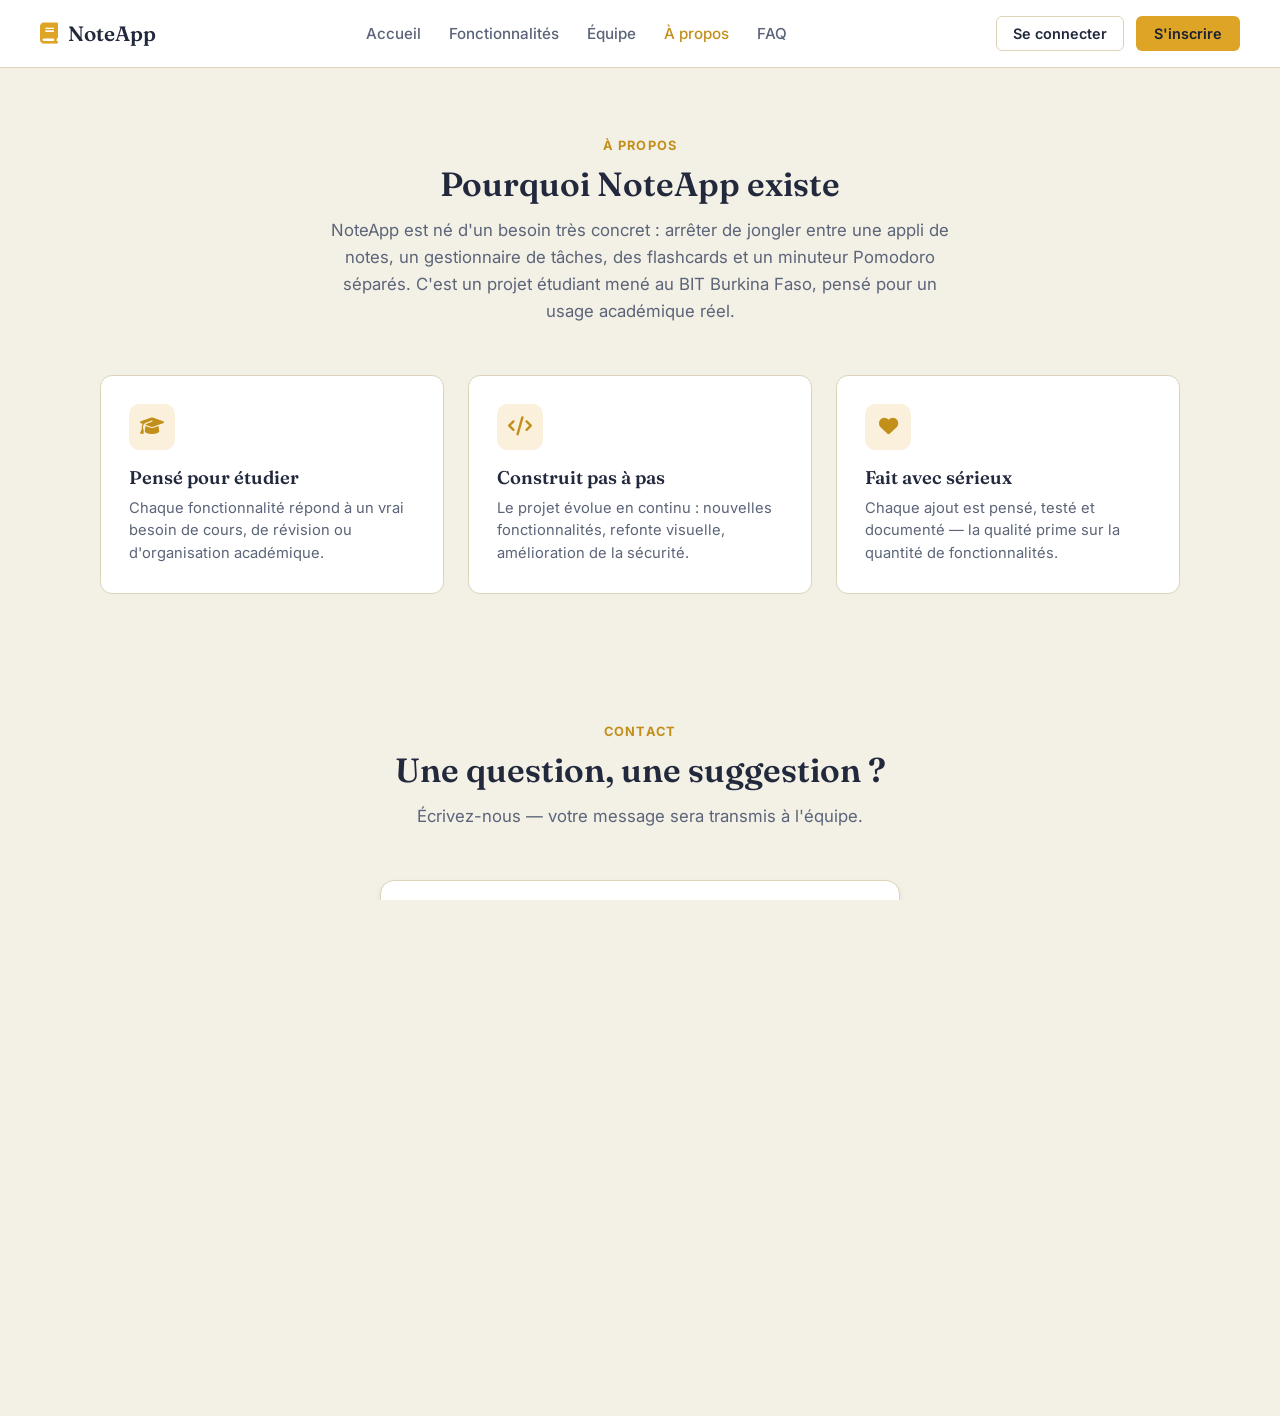
==== a-propos.html @ 7465cbb4 "Version initiale de NoteApp - application de prise de notes" ====
<!DOCTYPE html>
<html lang="fr" data-theme="light">
<head>
    <meta charset="UTF-8">
    <meta name="viewport" content="width=device-width, initial-scale=1.0">
    <meta name="description" content="Découvrez l'équipe et la mission derrière NoteApp, et contactez-nous directement.">
    <title>À propos & Contact — NoteApp</title>
    <link rel="stylesheet" href="css/style.css">
    <link rel="stylesheet" href="css/site.css">
    <link rel="stylesheet" href="https://cdnjs.cloudflare.com/ajax/libs/font-awesome/6.4.0/css/all.min.css">
    <link rel="preconnect" href="https://fonts.googleapis.com">
    <link rel="preconnect" href="https://fonts.gstatic.com" crossorigin>
    <link href="https://fonts.googleapis.com/css2?family=Fraunces:opsz,wght@9..144,500;9..144,600;9..144,700&family=Inter:wght@400;500;600;700&family=JetBrains+Mono:wght@400;500;600&display=swap" rel="stylesheet">
</head>
<body class="site-page">

    <nav class="site-nav">
        <a href="index.html" class="site-nav-brand"><i class="fa-solid fa-book"></i> NoteApp</a>
        <div class="site-nav-links">
            <a href="index.html">Accueil</a>
            <a href="fonctionnalites.html">Fonctionnalités</a>
            <a href="equipe.html">Équipe</a>
            <a href="a-propos.html" class="active">À propos</a>
            <a href="faq.html">FAQ</a>
        </div>
        <div class="site-nav-actions" id="nav-actions"></div>
    </nav>

    <section class="site-section">
        <div class="section-header">
            <div class="section-eyebrow">À propos</div>
            <h2>Pourquoi NoteApp existe</h2>
            <p>
                NoteApp est né d'un besoin très concret : arrêter de jongler entre une appli de notes,
                un gestionnaire de tâches, des flashcards et un minuteur Pomodoro séparés. C'est un projet
                étudiant mené au BIT Burkina Faso, pensé pour un usage académique réel.
            </p>
        </div>

        <div class="feature-grid" style="margin-bottom: 60px;">
            <div class="feature-card">
                <div class="feature-icon"><i class="fa-solid fa-graduation-cap"></i></div>
                <h3>Pensé pour étudier</h3>
                <p>Chaque fonctionnalité répond à un vrai besoin de cours, de révision ou d'organisation académique.</p>
            </div>
            <div class="feature-card">
                <div class="feature-icon"><i class="fa-solid fa-code"></i></div>
                <h3>Construit pas à pas</h3>
                <p>Le projet évolue en continu : nouvelles fonctionnalités, refonte visuelle, amélioration de la sécurité.</p>
            </div>
            <div class="feature-card">
                <div class="feature-icon"><i class="fa-solid fa-heart"></i></div>
                <h3>Fait avec sérieux</h3>
                <p>Chaque ajout est pensé, testé et documenté — la qualité prime sur la quantité de fonctionnalités.</p>
            </div>
        </div>
    </section>

    <section class="site-section" style="padding-top: 0;">
        <div class="section-header">
            <div class="section-eyebrow">Contact</div>
            <h2>Une question, une suggestion ?</h2>
            <p>Écrivez-nous — votre message sera transmis à l'équipe.</p>
        </div>

        <div class="auth-box" style="max-width: 520px; margin: 0 auto;">
            <div class="auth-error" id="contact-error"></div>
            <div class="auth-error" id="contact-success" style="background-color: rgba(76,122,94,0.12); color: var(--success);"></div>

            <form class="auth-form" id="form-contact">
                <div class="auth-field">
                    <label for="contact-name">Nom</label>
                    <input type="text" id="contact-name" required>
                </div>
                <div class="auth-field">
                    <label for="contact-email">Email</label>
                    <input type="email" id="contact-email" required>
                </div>
                <div class="auth-field">
                    <label for="contact-message">Message</label>
                    <textarea id="contact-message" required rows="4" style="padding:10px 12px; border-radius:6px; border:1px solid var(--border-color); background-color:var(--bg-primary); color:var(--text-primary); font-family:var(--font-family); resize:vertical;"></textarea>
                </div>
                <button type="submit" class="primary-btn auth-submit">Envoyer le message</button>
            </form>
        </div>
    </section>

    <footer class="site-footer">
        <span>&copy; <span id="footer-year"></span> NoteApp — Projet étudiant, BIT Burkina Faso</span>
        <div class="site-footer-links">
            <a href="fonctionnalites.html">Fonctionnalités</a>
            <a href="equipe.html">Équipe</a>
            <a href="a-propos.html">À propos</a>
            <a href="faq.html">FAQ</a>
            <a href="connexion.html">Connexion</a>
        </div>
    </footer>

    <script src="js/auth.js"></script>
    <script src="js/nav.js"></script>
    <script>
        document.getElementById('footer-year').textContent = new Date().getFullYear();

        const CONTACT_KEY = 'site_contact_messages';
        const form = document.getElementById('form-contact');
        const errorBox = document.getElementById('contact-error');
        const successBox = document.getElementById('contact-success');

        form.addEventListener('submit', (e) => {
            e.preventDefault();
            errorBox.classList.remove('visible');
            successBox.classList.remove('visible');

            const message = {
                id: crypto.randomUUID(),
                name: document.getElementById('contact-name').value.trim(),
                email: document.getElementById('contact-email').value.trim(),
                message: document.getElementById('contact-message').value.trim(),
                createdAt: new Date().toISOString()
            };

            const messages = JSON.parse(localStorage.getItem(CONTACT_KEY)) || [];
            messages.unshift(message);
            localStorage.setItem(CONTACT_KEY, JSON.stringify(messages));

            successBox.textContent = "Message envoyé ! Nous vous répondrons rapidement.";
            successBox.classList.add('visible');
            form.reset();
        });
    </script>
</body>
</html>
---- css/style.css ----
:root {
    /* --- Thème clair : "Papier & Encre" --- */
    --bg-primary: #f3f0e6;
    --bg-secondary: #ffffff;
    --bg-sidebar: #eae3d0;
    --text-primary: #23293d;
    --text-secondary: #5b6478;
    --border-color: #ded3b8;
    --accent: #dda426;
    --accent-hover: #c38f1b;
    --accent-soft: rgba(221, 164, 38, 0.16);
    --marker: rgba(221, 164, 38, 0.38);
    --danger: #c2483d;
    --success: #4c7a5e;
    --on-accent: #1c2233;
    --shadow: 0 4px 10px -2px rgba(35, 41, 61, 0.12);

    --font-display: 'Fraunces', 'Georgia', serif;
    --font-family: 'Inter', -apple-system, BlinkMacSystemFont, "Segoe UI", Roboto, sans-serif;
    --font-mono: 'JetBrains Mono', 'SF Mono', Consolas, monospace;
}

[data-theme="dark"] {
    /* --- Thème sombre : "Lampe de bureau" --- */
    --bg-primary: #181b22;
    --bg-secondary: #21252e;
    --bg-sidebar: #14161c;
    --text-primary: #ede7d6;
    --text-secondary: #8b8f9c;
    --border-color: #2c303b;
    --accent: #efb255;
    --accent-hover: #f5c271;
    --accent-soft: rgba(239, 178, 85, 0.14);
    --marker: rgba(239, 178, 85, 0.24);
    --danger: #e36657;
    --success: #63a67f;
    --on-accent: #1c2233;
    --shadow: 0 4px 14px -2px rgba(0, 0, 0, 0.5);
}

@media (prefers-reduced-motion: reduce) {
    *, *::before, *::after {
        animation-duration: 0.001ms !important;
        transition-duration: 0.001ms !important;
    }
}

*:focus-visible {
    outline: 2px solid var(--accent);
    outline-offset: 2px;
}

* {
    box-sizing: border-box;
    margin: 0;
    padding: 0;
}

body, html {
    height: 100%;
    font-family: var(--font-family);
    background-color: var(--bg-primary);
    color: var(--text-primary);
    overflow: hidden;
}

.app-container {
    display: flex;
    height: 100vh;
    width: 100vw;
}

.app-container.zen-mode #sidebar-left,
.app-container.zen-mode .topbar,
.app-container.zen-mode .notes-sidebar {
    display: none !important;
}

/* SIDEBAR */
.sidebar {
    width: 250px;
    background-color: var(--bg-sidebar);
    border-right: 1px solid var(--border-color);
    display: flex;
    flex-direction: column;
    padding: 15px;
    gap: 20px;
    overflow-y: auto;
}

.sidebar-header {
    display: flex;
    justify-content: space-between;
    align-items: center;
}

.sidebar-header h2 {
    font-size: 1.2rem;
    font-family: var(--font-display);
    font-weight: 600;
    letter-spacing: 0.01em;
    color: var(--accent);
}

.tasks-container h2,
.flashcards-container h2,
.pomodoro-container h2,
.stats-container h2,
.trash-container h2 {
    font-family: var(--font-display);
    font-weight: 600;
    font-size: 1.6rem;
    letter-spacing: 0.01em;
}

.sidebar-nav {
    display: flex;
    flex-direction: column;
    gap: 5px;
}

.menu-btn {
    position: relative;
    display: flex;
    align-items: center;
    gap: 10px;
    padding: 10px 10px 10px 14px;
    border: none;
    background: transparent;
    color: var(--text-primary);
    border-radius: 6px;
    cursor: pointer;
    font-size: 0.95rem;
    transition: background-color 0.2s ease, color 0.2s ease;
}

.menu-btn::before {
    content: '';
    position: absolute;
    left: -4px;
    top: 50%;
    width: 4px;
    height: 62%;
    background-color: var(--accent);
    border-radius: 0 3px 3px 0;
    transform: translateY(-50%) scaleY(0);
    transition: transform 0.22s ease;
}

.menu-btn:hover, .menu-btn.active {
    background-color: var(--accent-soft);
    color: var(--accent-hover);
}

.menu-btn.active::before {
    transform: translateY(-50%) scaleY(1);
}

.folders-section {
    flex: 1;
}

.section-title {
    display: flex;
    justify-content: space-between;
    align-items: center;
    font-size: 0.85rem;
    text-transform: uppercase;
    color: var(--text-secondary);
    margin-bottom: 10px;
}

.folders-list {
    list-style: none;
    display: flex;
    flex-direction: column;
    gap: 4px;
}

.folders-list li {
    position: relative;
    padding: 8px 10px 8px 14px;
    border-radius: 4px;
    cursor: pointer;
    font-size: 0.9rem;
    display: flex;
    align-items: center;
    gap: 8px;
    transition: background-color 0.2s ease;
}

.folders-list li::before {
    content: '';
    position: absolute;
    left: -4px;
    top: 50%;
    width: 4px;
    height: 55%;
    background-color: var(--accent);
    border-radius: 0 3px 3px 0;
    transform: translateY(-50%) scaleY(0);
    transition: transform 0.22s ease;
}

.folders-list li:hover {
    background-color: var(--border-color);
}

.folders-list li.active {
    background-color: var(--accent-soft);
    color: var(--accent-hover);
    font-weight: 600;
}

.folders-list li.active::before {
    transform: translateY(-50%) scaleY(1);
}

.btn-delete-folder {
    background: transparent;
    border: none;
    color: var(--text-secondary);
    cursor: pointer;
    font-size: 0.75rem;
    padding: 2px 4px;
    opacity: 0;
    transition: opacity 0.15s ease, color 0.15s ease;
    flex-shrink: 0;
}

.folders-list li:hover .btn-delete-folder {
    opacity: 1;
}

.btn-delete-folder:hover {
    color: var(--danger);
}

/* WIDGET AUDIO */
.audio-widget {
    background-color: var(--bg-secondary);
    padding: 12px;
    border-radius: 8px;
    border: 1px solid var(--border-color);
    display: flex;
    flex-direction: column;
    gap: 10px;
}

.audio-header {
    font-size: 0.85rem;
    font-weight: bold;
}

.btn-import-audio-label {
    background-color: var(--bg-primary);
    border: 1px dashed var(--accent);
    color: var(--accent);
    padding: 8px;
    border-radius: 6px;
    text-align: center;
    cursor: pointer;
    font-size: 0.8rem;
    font-weight: 500;
    display: flex;
    align-items: center;
    justify-content: center;
    gap: 6px;
    transition: background-color 0.2s;
}

.btn-import-audio-label:hover {
    background-color: var(--accent-soft);
}

.audio-controls {
    display: flex;
    align-items: center;
    gap: 10px;
}

.audio-filename {
    font-size: 0.75rem;
    color: var(--text-secondary);
    white-space: nowrap;
    overflow: hidden;
    text-overflow: ellipsis;
    max-width: 140px;
}

/* MAIN CONTENT */
.main-content {
    flex: 1;
    display: flex;
    flex-direction: column;
    overflow: hidden;
}

.topbar {
    height: 60px;
    border-bottom: 1px solid var(--border-color);
    display: flex;
    align-items: center;
    justify-content: space-between;
    padding: 0 20px;
    background-color: var(--bg-secondary);
}

.search-bar {
    display: flex;
    align-items: center;
    gap: 10px;
    background-color: var(--bg-primary);
    padding: 8px 15px;
    border-radius: 20px;
    border: 1px solid var(--border-color);
    width: 300px;
}

.search-bar input {
    border: none;
    background: transparent;
    color: var(--text-primary);
    outline: none;
    width: 100%;
}

.topbar-actions {
    display: flex;
    gap: 10px;
}

.main-view {
    flex: 1;
    display: flex;
    overflow: hidden;
}

.main-view.hidden {
    display: none !important;
}

/* EDITOR */
.notes-sidebar {
    width: 250px;
    border-right: 1px solid var(--border-color);
    background-color: var(--bg-secondary);
    display: flex;
    flex-direction: column;
    padding: 15px;
    gap: 15px;
}

.notes-list {
    list-style: none;
    overflow-y: auto;
    display: flex;
    flex-direction: column;
    gap: 5px;
}

.notes-list li {
    position: relative;
    padding: 10px 10px 10px 14px;
    border-radius: 6px;
    cursor: pointer;
    font-size: 0.9rem;
    white-space: nowrap;
    overflow: hidden;
    text-overflow: ellipsis;
    transition: background-color 0.2s ease;
}

.notes-list li::before {
    content: '';
    position: absolute;
    left: -4px;
    top: 50%;
    width: 4px;
    height: 60%;
    background-color: var(--accent);
    border-radius: 0 3px 3px 0;
    transform: translateY(-50%) scaleY(0);
    transition: transform 0.22s ease;
}

.notes-list li:hover {
    background-color: var(--bg-primary);
}

.notes-list li.active {
    background-color: var(--accent-soft);
    color: var(--accent-hover);
    font-weight: 600;
}

.notes-list li.active::before {
    transform: translateY(-50%) scaleY(1);
}

.editor-container {
    flex: 1;
    display: flex;
    flex-direction: column;
    padding: 20px;
    background-color: var(--bg-secondary);
    overflow: hidden;
}

.editor-header {
    display: flex;
    flex-direction: column;
    gap: 10px;
    margin-bottom: 15px;
}

.title-input {
    font-size: 1.6rem;
    font-family: var(--font-display);
    font-weight: 600;
    border: none;
    outline: none;
    background: transparent;
    color: var(--text-primary);
}

.note-metadata {
    display: flex;
    gap: 10px;
}

.note-metadata select, .note-metadata input {
    padding: 6px 10px;
    border-radius: 4px;
    border: 1px solid var(--border-color);
    background-color: var(--bg-primary);
    color: var(--text-primary);
}

.editor-toolbar-row {
    display: flex;
    justify-content: space-between;
    align-items: center;
    padding-top: 10px;
    border-top: 1px solid var(--border-color);
    flex-wrap: wrap;
    gap: 10px;
}

.markdown-toolbar {
    display: flex;
    align-items: center;
    gap: 6px;
    flex-wrap: wrap;
}

.markdown-toolbar button {
    background: transparent;
    border: 1px solid var(--border-color);
    color: var(--text-primary);
    padding: 6px 10px;
    border-radius: 4px;
    cursor: pointer;
    font-size: 0.9rem;
    display: inline-flex;
    align-items: center;
    justify-content: center;
    min-width: 32px;
    height: 32px;
}

.markdown-toolbar button:hover {
    background-color: var(--border-color);
    color: var(--accent);
}

.color-picker-wrapper {
    display: flex;
    align-items: center;
    gap: 5px;
    border: 1px solid var(--border-color);
    padding: 2px 6px;
    border-radius: 4px;
    background-color: var(--bg-primary);
    height: 32px;
}

.color-picker-wrapper input[type="color"] {
    -webkit-appearance: none;
    border: none;
    width: 22px;
    height: 22px;
    border-radius: 50%;
    cursor: pointer;
    background: none;
}

.toolbar-separator {
    color: var(--border-color);
    margin: 0 4px;
}

.btn-import-label {
    background: transparent;
    border: 1px solid var(--border-color);
    color: var(--text-primary);
    padding: 6px 10px;
    border-radius: 4px;
    cursor: pointer;
    font-size: 0.85rem;
    display: inline-flex;
    align-items: center;
    gap: 6px;
    height: 32px;
}

.btn-import-label:hover {
    background-color: var(--border-color);
    color: var(--accent);
}

.tab-controls {
    display: flex;
    gap: 5px;
    background-color: var(--bg-primary);
    padding: 3px;
    border-radius: 6px;
    border: 1px solid var(--border-color);
}

.tab-btn {
    border: none;
    background: transparent;
    padding: 5px 10px;
    font-size: 0.8rem;
    color: var(--text-secondary);
    cursor: pointer;
    border-radius: 4px;
}

.tab-btn.active {
    background-color: var(--bg-secondary);
    color: var(--accent-hover);
    font-weight: 600;
    box-shadow: var(--shadow);
}

/* MEDIA PANELS */
.editor-body {
    display: flex;
    gap: 15px;
    flex: 1;
    height: calc(100% - 130px);
    margin-top: 15px;
}

#markdown-input {
    width: 100%;
    height: 100%;
    border: 1px solid var(--border-color);
    border-radius: 6px;
    padding: 15px;
    font-family: var(--font-mono);
    font-size: 0.95rem;
    line-height: 1.5;
    background-color: var(--bg-primary);
    color: var(--text-primary);
    resize: none;
    outline: none;
}

.right-panel-container {
    width: 100%;
    height: 100%;
    display: flex;
    flex-direction: column;
    position: relative;
    overflow: hidden;
}

.markdown-body {
    width: 100%;
    height: 100%;
    border: 1px solid var(--border-color);
    border-radius: 6px;
    padding: 15px;
    overflow-y: auto;
    background-color: var(--bg-primary);
    line-height: 1.6;
}

.markdown-body.hidden {
    display: none !important;
}

.media-box {
    width: 100%;
    height: 100%;
    border: 1px solid var(--border-color);
    border-radius: 6px;
    background-color: #000;
    display: flex;
    flex-direction: column;
    overflow: hidden;
}

.media-box.hidden {
    display: none !important;
}

.media-box embed, 
.media-box video {
    width: 100%;
    height: calc(100% - 35px);
    object-fit: contain;
    border: none;
}

.media-header-bar {
    width: 100%;
    background: var(--bg-sidebar);
    padding: 6px 12px;
    display: flex;
    justify-content: space-between;
    align-items: center;
    border-bottom: 1px solid var(--border-color);
    font-size: 0.85rem;
    color: var(--text-primary);
}

.media-header-bar button {
    background: transparent;
    border: none;
    color: var(--danger);
    cursor: pointer;
}

/* MODES SPLIT */
.editor-body.split-mode #markdown-input,
.editor-body.split-mode .right-panel-container {
    display: block;
    width: 50%;
}

.editor-body.edit-only #markdown-input {
    display: block;
    width: 100%;
}

.editor-body.edit-only .right-panel-container {
    display: none;
}

.editor-body.preview-only #markdown-input {
    display: none;
}

.editor-body.preview-only .right-panel-container {
    display: block;
    width: 100%;
}

/* POMODORO DESIGN */
.pomodoro-container {
    display: flex;
    flex-direction: column;
    align-items: center;
    justify-content: center;
    width: 100%;
    height: 100%;
    gap: 20px;
}

.pomo-settings {
    display: flex;
    align-items: center;
    gap: 10px;
    font-size: 1rem;
}

.pomo-settings input {
    width: 80px;
    padding: 8px;
    border-radius: 6px;
    border: 1px solid var(--border-color);
    background-color: var(--bg-primary);
    color: var(--text-primary);
    text-align: center;
    font-size: 1rem;
}

.timer-display {
    font-size: 4rem;
    font-weight: bold;
    font-family: var(--font-mono);
    color: var(--accent);
}

.pomo-controls {
    display: flex;
    gap: 12px;
}

/* UTILS */
.primary-btn {
    background-color: var(--accent);
    color: var(--on-accent);
    border: none;
    padding: 8px 15px;
    border-radius: 6px;
    cursor: pointer;
    font-weight: 600;
    transition: background-color 0.15s ease, transform 0.1s ease;
}

.primary-btn:hover { background-color: var(--accent-hover); }
.primary-btn:active { transform: scale(0.97); }

.small-btn {
    background-color: var(--bg-primary);
    border: 1px solid var(--border-color);
    color: var(--text-primary);
    padding: 5px 10px;
    border-radius: 4px;
    cursor: pointer;
}

.icon-btn {
    background: transparent;
    border: none;
    color: var(--text-primary);
    font-size: 1.1rem;
    cursor: pointer;
}

.empty-state {
    color: var(--text-secondary);
    font-size: 0.9rem;
    padding: 20px 0;
    text-align: center;
}

/* ===== VUE TÂCHES ===== */
.tasks-container {
    flex: 1;
    width: 100%;
    max-width: 700px;
    margin: 0 auto;
    padding: 30px;
    display: flex;
    flex-direction: column;
    gap: 20px;
    overflow-y: auto;
}

.add-task-row {
    display: flex;
    gap: 10px;
}

.add-task-row input {
    flex: 1;
    padding: 10px 14px;
    border-radius: 6px;
    border: 1px solid var(--border-color);
    background-color: var(--bg-primary);
    color: var(--text-primary);
    outline: none;
}

#tasks-list {
    list-style: none;
    display: flex;
    flex-direction: column;
    gap: 8px;
}

.task-item {
    display: flex;
    align-items: center;
    gap: 12px;
    padding: 12px 14px;
    background-color: var(--bg-secondary);
    border: 1px solid var(--border-color);
    border-radius: 6px;
}

.task-item input[type="checkbox"] {
    width: 18px;
    height: 18px;
    accent-color: var(--accent);
    cursor: pointer;
    flex-shrink: 0;
}

.task-text {
    flex: 1;
    word-break: break-word;
}

.task-item.done .task-text {
    text-decoration: line-through;
    color: var(--text-secondary);
}

.btn-delete-task, .btn-delete-fc {
    background: transparent;
    border: none;
    color: var(--danger);
    cursor: pointer;
    font-size: 0.95rem;
    padding: 4px 6px;
    flex-shrink: 0;
}

/* ===== VUE FLASHCARDS ===== */
.flashcards-container {
    flex: 1;
    width: 100%;
    padding: 30px;
    display: flex;
    flex-direction: column;
    gap: 20px;
    overflow-y: auto;
}

.add-fc-form {
    display: flex;
    gap: 10px;
    flex-wrap: wrap;
}

.add-fc-form input {
    flex: 1;
    min-width: 200px;
    padding: 10px 14px;
    border-radius: 6px;
    border: 1px solid var(--border-color);
    background-color: var(--bg-primary);
    color: var(--text-primary);
    outline: none;
}

.flashcards-grid {
    display: grid;
    grid-template-columns: repeat(auto-fill, minmax(220px, 1fr));
    gap: 20px;
}

.flashcard {
    position: relative;
    height: 150px;
    perspective: 1000px;
    cursor: pointer;
}

.flashcard-inner {
    position: relative;
    width: 100%;
    height: 100%;
    transition: transform 0.5s;
    transform-style: preserve-3d;
}

.flashcard.flipped .flashcard-inner {
    transform: rotateY(180deg);
}

.flashcard-face {
    position: absolute;
    width: 100%;
    height: 100%;
    backface-visibility: hidden;
    border-radius: 8px;
    border: 1px solid var(--border-color);
    display: flex;
    align-items: center;
    justify-content: center;
    text-align: center;
    padding: 15px;
    font-size: 0.95rem;
    word-break: break-word;
}

.flashcard-front::after {
    content: '';
    position: absolute;
    bottom: 0;
    right: 0;
    width: 0;
    height: 0;
    border-style: solid;
    border-width: 0 0 18px 18px;
    border-color: transparent transparent var(--bg-primary) transparent;
    border-top-color: transparent;
    filter: drop-shadow(-1px -1px 1px rgba(0, 0, 0, 0.1));
}

.flashcard-front {
    background-color: var(--bg-secondary);
    color: var(--text-primary);
}

.flashcard-back {
    background-color: var(--accent);
    color: var(--on-accent);
    transform: rotateY(180deg);
}

.btn-delete-fc {
    position: absolute;
    top: 6px;
    right: 6px;
    z-index: 2;
    background-color: rgba(0, 0, 0, 0.35);
    color: white;
    border-radius: 4px;
}

/* ===== VUE STATISTIQUES ===== */
.stats-container {
    flex: 1;
    width: 100%;
    max-width: 700px;
    margin: 0 auto;
    padding: 30px;
    display: flex;
    flex-direction: column;
    gap: 20px;
    overflow-y: auto;
}

.stats-grid {
    display: grid;
    grid-template-columns: repeat(auto-fit, minmax(150px, 1fr));
    gap: 15px;
}

.stat-card {
    background-color: var(--bg-secondary);
    border: 1px solid var(--border-color);
    border-radius: 8px;
    padding: 18px;
    display: flex;
    flex-direction: column;
    gap: 8px;
    font-size: 0.9rem;
    color: var(--text-secondary);
}

.stat-card span {
    font-size: 2rem;
    font-weight: bold;
    color: var(--accent);
}

.divider {
    border: none;
    border-top: 1px solid var(--border-color);
}

.backup-actions {
    display: flex;
    gap: 10px;
    flex-wrap: wrap;
}

/* ===== TITRE + HISTORIQUE ===== */
.title-row {
    display: flex;
    align-items: center;
    gap: 8px;
}

.title-row .title-input {
    flex: 1;
}

.history-panel {
    position: absolute;
    top: 60px;
    right: 20px;
    width: 320px;
    max-height: 400px;
    background-color: var(--bg-secondary);
    border: 1px solid var(--border-color);
    border-radius: 8px;
    box-shadow: var(--shadow);
    z-index: 50;
    display: flex;
    flex-direction: column;
    overflow: hidden;
}

.history-panel.hidden { display: none !important; }

.history-panel-header {
    display: flex;
    justify-content: space-between;
    align-items: center;
    padding: 10px 14px;
    border-bottom: 1px solid var(--border-color);
    font-weight: bold;
    font-size: 0.9rem;
}

#history-list {
    list-style: none;
    overflow-y: auto;
    padding: 8px;
    display: flex;
    flex-direction: column;
    gap: 6px;
}

.history-item {
    display: flex;
    justify-content: space-between;
    align-items: center;
    gap: 8px;
    padding: 8px 10px;
    border-radius: 6px;
    background-color: var(--bg-primary);
    font-size: 0.8rem;
}

.history-item button {
    background: var(--accent);
    color: var(--on-accent);
    border: none;
    border-radius: 4px;
    padding: 4px 8px;
    cursor: pointer;
    font-size: 0.75rem;
    flex-shrink: 0;
}

/* ===== LIENS INTERNES ===== */
.internal-link {
    color: var(--accent);
    font-weight: 600;
    text-decoration: none;
    border-bottom: 1px dashed var(--accent);
}

.internal-link:hover {
    background-color: var(--accent-soft);
}

/* ===== CODE / MARKDOWN ===== */
.markdown-body pre {
    border-radius: 6px;
    padding: 12px;
    overflow-x: auto;
    margin: 8px 0;
}

.markdown-body code {
    font-family: var(--font-mono);
}

.markdown-body p code {
    background-color: var(--border-color);
    padding: 2px 5px;
    border-radius: 4px;
}

/* ===== TÂCHES : PRIORITÉ / ÉCHÉANCE / SOUS-TÂCHES ===== */
.add-task-row select,
.add-task-row input[type="date"] {
    padding: 10px;
    border-radius: 6px;
    border: 1px solid var(--border-color);
    background-color: var(--bg-primary);
    color: var(--text-primary);
}

.task-item {
    flex-direction: column;
    align-items: stretch;
    gap: 0;
    padding: 0;
    overflow: hidden;
}

.task-main-row {
    display: flex;
    align-items: center;
    gap: 12px;
    padding: 12px 14px;
}

.priority-badge {
    font-size: 0.7rem;
    padding: 3px 8px;
    border-radius: 20px;
    font-weight: bold;
    flex-shrink: 0;
    white-space: nowrap;
}

.priority-basse { background-color: rgba(76, 122, 94, 0.15); color: var(--success); }
.priority-moyenne { background-color: var(--accent-soft); color: var(--accent-hover); }
.priority-haute { background-color: rgba(194, 72, 61, 0.15); color: var(--danger); }

.due-badge {
    font-size: 0.75rem;
    color: var(--text-secondary);
    white-space: nowrap;
    flex-shrink: 0;
}

.due-badge.overdue {
    color: var(--danger);
    font-weight: bold;
}

.btn-expand-subtasks {
    background: transparent;
    border: none;
    color: var(--text-secondary);
    cursor: pointer;
    flex-shrink: 0;
}

.subtasks-panel {
    padding: 0 14px 12px 44px;
    display: flex;
    flex-direction: column;
    gap: 6px;
    border-top: 1px solid var(--border-color);
}

.subtasks-panel.hidden { display: none !important; }

.subtask-item {
    display: flex;
    align-items: center;
    gap: 8px;
    font-size: 0.85rem;
}

.subtask-item input[type="checkbox"] {
    accent-color: var(--accent);
    cursor: pointer;
}

.subtask-item .subtask-text {
    flex: 1;
}

.subtask-item.done .subtask-text {
    text-decoration: line-through;
    color: var(--text-secondary);
}

.subtask-item button {
    background: transparent;
    border: none;
    color: var(--danger);
    cursor: pointer;
    font-size: 0.8rem;
}

.add-subtask-row {
    display: flex;
    gap: 6px;
    margin-top: 4px;
}

.add-subtask-row input {
    flex: 1;
    padding: 6px 10px;
    border-radius: 4px;
    border: 1px solid var(--border-color);
    background-color: var(--bg-secondary);
    color: var(--text-primary);
    font-size: 0.85rem;
}

.add-subtask-row button {
    background-color: var(--accent);
    color: var(--on-accent);
    border: none;
    border-radius: 4px;
    padding: 6px 10px;
    cursor: pointer;
    font-size: 0.8rem;
}

/* ===== RÉVISION ESPACÉE (FLASHCARDS) ===== */
.fc-actions {
    display: flex;
}

.fc-state-badge {
    position: absolute;
    bottom: 6px;
    left: 6px;
    font-size: 0.65rem;
    padding: 2px 8px;
    border-radius: 20px;
    background-color: rgba(0, 0, 0, 0.35);
    color: white;
    z-index: 2;
}

.review-overlay {
    position: fixed;
    inset: 0;
    background-color: rgba(0, 0, 0, 0.6);
    display: flex;
    align-items: center;
    justify-content: center;
    z-index: 200;
}

.review-overlay.hidden { display: none !important; }

.review-box {
    background-color: var(--bg-secondary);
    border-radius: 12px;
    padding: 30px;
    width: 90%;
    max-width: 500px;
    display: flex;
    flex-direction: column;
    align-items: center;
    gap: 20px;
    position: relative;
}

.review-box #btn-close-review {
    position: absolute;
    top: 10px;
    right: 10px;
}

.review-progress {
    font-size: 0.85rem;
    color: var(--text-secondary);
}

.review-card {
    width: 100%;
    min-height: 180px;
    border: 1px solid var(--border-color);
    border-radius: 10px;
    display: flex;
    align-items: center;
    justify-content: center;
    text-align: center;
    padding: 20px;
    font-size: 1.1rem;
    background-color: var(--bg-primary);
}

.review-actions {
    display: flex;
    gap: 10px;
    flex-wrap: wrap;
    justify-content: center;
}

.review-actions.hidden { display: none !important; }

.rate-btn {
    border: none;
    color: white;
    padding: 10px 16px;
    border-radius: 6px;
    cursor: pointer;
    font-weight: bold;
    font-size: 0.85rem;
}

.rate-again { background-color: #a8382e; }
.rate-hard { background-color: #a8611f; }
.rate-good { background-color: #3b6350; }
.rate-easy { background-color: #33566d; }

/* ===== CORBEILLE ===== */
.trash-container {
    flex: 1;
    width: 100%;
    max-width: 700px;
    margin: 0 auto;
    padding: 30px;
    display: flex;
    flex-direction: column;
    gap: 15px;
    overflow-y: auto;
}

.trash-header-row {
    display: flex;
    justify-content: space-between;
    align-items: center;
}

.trash-info {
    font-size: 0.85rem;
    color: var(--text-secondary);
}

#trash-list {
    list-style: none;
    display: flex;
    flex-direction: column;
    gap: 8px;
}

.trash-item {
    display: flex;
    justify-content: space-between;
    align-items: center;
    gap: 10px;
    padding: 12px 14px;
    background-color: var(--bg-secondary);
    border: 1px solid var(--border-color);
    border-radius: 6px;
}

.trash-item-info {
    display: flex;
    flex-direction: column;
    gap: 2px;
    overflow: hidden;
}

.trash-item-title {
    font-weight: bold;
    white-space: nowrap;
    overflow: hidden;
    text-overflow: ellipsis;
}

.trash-item-date {
    font-size: 0.75rem;
    color: var(--text-secondary);
}

.trash-item-actions {
    display: flex;
    gap: 6px;
    flex-shrink: 0;
}

.trash-item-actions button {
    border: none;
    border-radius: 4px;
    padding: 6px 10px;
    cursor: pointer;
    font-size: 0.8rem;
}

.btn-restore { background-color: var(--accent); color: var(--on-accent); }
.btn-purge { background-color: #a8382e; color: white; }

/* ===== GRAPHIQUES STATISTIQUES ===== */
.charts-grid {
    display: grid;
    grid-template-columns: repeat(auto-fit, minmax(220px, 1fr));
    gap: 20px;
}

.chart-box {
    background-color: var(--bg-secondary);
    border: 1px solid var(--border-color);
    border-radius: 8px;
    padding: 15px;
    height: 220px;
}

.mobile-only { display: none; }

@media (max-width: 768px) {
    .mobile-only { display: block; }
    .sidebar {
        position: absolute;
        left: -250px;
        top: 0;
        bottom: 0;
        z-index: 100;
        transition: left 0.3s;
    }
    .sidebar.mobile-open { left: 0; }
    .editor-body.split-mode { flex-direction: column; }
    .editor-body.split-mode #markdown-input,
    .editor-body.split-mode .right-panel-container { width: 100%; height: 50%; }
}

/* ===== SCROLLBARS DISCRÈTES ===== */
* {
    scrollbar-width: thin;
    scrollbar-color: var(--border-color) transparent;
}

*::-webkit-scrollbar {
    width: 8px;
    height: 8px;
}

*::-webkit-scrollbar-track {
    background: transparent;
}

*::-webkit-scrollbar-thumb {
    background-color: var(--border-color);
    border-radius: 20px;
}

*::-webkit-scrollbar-thumb:hover {
    background-color: var(--text-secondary);
}
---- css/site.css ----
/* ==========================================
   STYLES DES PAGES "SITE" (accueil, fonctionnalités, équipe,
   connexion, admin) — vient compléter style.css et réutilise
   les mêmes variables (palette "Papier & Encre").
   ========================================== */

body.site-page {
    overflow-y: auto;
    overflow-x: hidden;
}

/* ===== NAVIGATION ===== */
.site-nav {
    position: sticky;
    top: 0;
    z-index: 100;
    display: flex;
    align-items: center;
    justify-content: space-between;
    padding: 16px 40px;
    background-color: var(--bg-secondary);
    border-bottom: 1px solid var(--border-color);
}

.site-nav-brand {
    display: flex;
    align-items: center;
    gap: 10px;
    font-family: var(--font-display);
    font-weight: 600;
    font-size: 1.3rem;
    color: var(--text-primary);
    text-decoration: none;
}

.site-nav-brand i { color: var(--accent); }

.site-nav-links {
    display: flex;
    align-items: center;
    gap: 28px;
}

.site-nav-links a {
    color: var(--text-secondary);
    text-decoration: none;
    font-size: 0.95rem;
    font-weight: 500;
    transition: color 0.15s ease;
}

.site-nav-links a:hover,
.site-nav-links a.active {
    color: var(--accent-hover);
}

.site-nav-actions {
    display: flex;
    align-items: center;
    gap: 12px;
}

.btn-outline {
    background: transparent;
    border: 1px solid var(--border-color);
    color: var(--text-primary);
    padding: 8px 16px;
    border-radius: 6px;
    cursor: pointer;
    font-weight: 600;
    font-size: 0.9rem;
    text-decoration: none;
    display: inline-block;
    transition: border-color 0.15s ease, color 0.15s ease;
}

.btn-outline:hover {
    border-color: var(--accent);
    color: var(--accent-hover);
}

.btn-solid {
    background-color: var(--accent);
    color: var(--on-accent);
    border: none;
    padding: 9px 18px;
    border-radius: 6px;
    cursor: pointer;
    font-weight: 600;
    font-size: 0.9rem;
    text-decoration: none;
    display: inline-block;
    transition: background-color 0.15s ease, transform 0.1s ease;
}

.btn-solid:hover { background-color: var(--accent-hover); }
.btn-solid:active { transform: scale(0.97); }

.user-menu {
    display: flex;
    align-items: center;
    gap: 10px;
}

.user-avatar {
    width: 34px;
    height: 34px;
    border-radius: 50%;
    background-color: var(--accent);
    color: var(--on-accent);
    display: flex;
    align-items: center;
    justify-content: center;
    font-weight: 700;
    font-size: 0.85rem;
    flex-shrink: 0;
}

/* ===== MENU UTILISATEUR DÉROULANT (app.html) ===== */
.user-dropdown {
    position: relative;
}

.user-dropdown-trigger {
    background: transparent;
    border: none;
    cursor: pointer;
    padding: 0;
}

.user-dropdown-panel {
    position: absolute;
    top: 44px;
    right: 0;
    width: 220px;
    background-color: var(--bg-secondary);
    border: 1px solid var(--border-color);
    border-radius: 10px;
    box-shadow: var(--shadow);
    padding: 10px;
    z-index: 60;
}

.user-dropdown-panel.hidden { display: none; }

.user-dropdown-identity {
    padding: 8px 10px 12px 10px;
    border-bottom: 1px solid var(--border-color);
    margin-bottom: 8px;
}

.user-dropdown-identity .name {
    font-weight: 600;
    font-size: 0.9rem;
    color: var(--text-primary);
}

.user-dropdown-identity .email {
    font-size: 0.78rem;
    color: var(--text-secondary);
}

.user-dropdown-panel a,
.user-dropdown-panel button {
    display: flex;
    align-items: center;
    gap: 10px;
    width: 100%;
    text-align: left;
    padding: 8px 10px;
    border-radius: 6px;
    border: none;
    background: transparent;
    color: var(--text-primary);
    font-size: 0.85rem;
    cursor: pointer;
    text-decoration: none;
}

.user-dropdown-panel a:hover,
.user-dropdown-panel button:hover {
    background-color: var(--accent-soft);
    color: var(--accent-hover);
}

.user-dropdown-panel .logout-item {
    color: var(--danger);
}

.user-dropdown-panel .logout-item:hover {
    background-color: rgba(194, 72, 61, 0.12);
    color: var(--danger);
}

/* ===== HERO ===== */
.hero {
    display: flex;
    align-items: center;
    gap: 60px;
    padding: 90px 60px;
    max-width: 1200px;
    margin: 0 auto;
}

.hero-content { flex: 1; }

.hero-eyebrow {
    display: inline-flex;
    align-items: center;
    gap: 8px;
    background-color: var(--accent-soft);
    color: var(--accent-hover);
    padding: 6px 14px;
    border-radius: 20px;
    font-size: 0.8rem;
    font-weight: 600;
    margin-bottom: 20px;
}

.hero h1 {
    font-family: var(--font-display);
    font-size: 3rem;
    line-height: 1.1;
    font-weight: 600;
    margin-bottom: 20px;
    color: var(--text-primary);
}

.hero h1 em {
    font-style: normal;
    color: var(--accent);
    position: relative;
}

.hero p.lead {
    font-size: 1.15rem;
    color: var(--text-secondary);
    line-height: 1.6;
    margin-bottom: 30px;
    max-width: 480px;
}

.hero-actions {
    display: flex;
    gap: 14px;
    align-items: center;
}

.hero-actions .btn-solid,
.hero-actions .btn-outline {
    padding: 12px 24px;
    font-size: 0.95rem;
}

.hero-visual {
    flex: 1;
    display: flex;
    align-items: center;
    justify-content: center;
}

.hero-card-stack {
    position: relative;
    width: 320px;
    height: 320px;
}

.hero-mock-card {
    position: absolute;
    width: 260px;
    background-color: var(--bg-secondary);
    border: 1px solid var(--border-color);
    border-radius: 10px;
    box-shadow: var(--shadow);
    padding: 18px;
}

.hero-mock-card:nth-child(1) {
    top: 0;
    left: 0;
    transform: rotate(-6deg);
    z-index: 1;
}

.hero-mock-card:nth-child(2) {
    top: 40px;
    left: 50px;
    transform: rotate(4deg);
    z-index: 2;
    background-color: var(--accent);
    color: var(--on-accent);
    border: none;
}

.hero-mock-card:nth-child(3) {
    top: 90px;
    left: 20px;
    transform: rotate(-2deg);
    z-index: 3;
}

.hero-mock-card h4 {
    font-family: var(--font-display);
    font-size: 1rem;
    margin-bottom: 8px;
}

.hero-mock-card p {
    font-size: 0.8rem;
    color: inherit;
    opacity: 0.75;
    line-height: 1.4;
}

.hero-mock-card .mock-check {
    display: flex;
    align-items: center;
    gap: 8px;
    font-size: 0.8rem;
    margin-top: 6px;
}

/* ===== SECTIONS GÉNÉRIQUES ===== */
.site-section {
    padding: 70px 60px;
    max-width: 1200px;
    margin: 0 auto;
}

.section-header {
    text-align: center;
    max-width: 620px;
    margin: 0 auto 50px auto;
}

.section-eyebrow {
    color: var(--accent-hover);
    font-weight: 700;
    font-size: 0.8rem;
    text-transform: uppercase;
    letter-spacing: 0.08em;
    margin-bottom: 10px;
}

.section-header h2 {
    font-family: var(--font-display);
    font-size: 2.1rem;
    font-weight: 600;
    margin-bottom: 12px;
    color: var(--text-primary);
}

.section-header p {
    color: var(--text-secondary);
    font-size: 1.05rem;
    line-height: 1.6;
}

/* ===== GRILLE DE FONCTIONNALITÉS ===== */
.feature-grid {
    display: grid;
    grid-template-columns: repeat(auto-fit, minmax(260px, 1fr));
    gap: 24px;
}

.feature-card {
    background-color: var(--bg-secondary);
    border: 1px solid var(--border-color);
    border-radius: 12px;
    padding: 28px;
    transition: transform 0.18s ease, box-shadow 0.18s ease;
}

.feature-card:hover {
    transform: translateY(-4px);
    box-shadow: var(--shadow);
}

.feature-icon {
    width: 46px;
    height: 46px;
    border-radius: 10px;
    background-color: var(--accent-soft);
    color: var(--accent-hover);
    display: flex;
    align-items: center;
    justify-content: center;
    font-size: 1.2rem;
    margin-bottom: 16px;
}

.feature-card h3 {
    font-family: var(--font-display);
    font-size: 1.15rem;
    font-weight: 600;
    margin-bottom: 8px;
}

.feature-card p {
    color: var(--text-secondary);
    font-size: 0.92rem;
    line-height: 1.55;
}

/* ===== BLOC FONCTIONNALITÉ DÉTAILLÉE (page fonctionnalités) ===== */
.feature-detail {
    display: flex;
    align-items: center;
    gap: 50px;
    padding: 50px 0;
    border-bottom: 1px solid var(--border-color);
}

.feature-detail:last-child { border-bottom: none; }

.feature-detail.reverse { flex-direction: row-reverse; }

.feature-detail-text { flex: 1; }

.feature-detail-text .section-eyebrow { margin-bottom: 8px; }

.feature-detail-text h3 {
    font-family: var(--font-display);
    font-size: 1.6rem;
    font-weight: 600;
    margin-bottom: 14px;
}

.feature-detail-text p {
    color: var(--text-secondary);
    line-height: 1.65;
    margin-bottom: 16px;
}

.feature-detail-text ul {
    list-style: none;
    display: flex;
    flex-direction: column;
    gap: 10px;
}

.feature-detail-text ul li {
    display: flex;
    align-items: flex-start;
    gap: 10px;
    color: var(--text-primary);
    font-size: 0.95rem;
}

.feature-detail-text ul li i {
    color: var(--success);
    margin-top: 3px;
}

.feature-detail-visual {
    flex: 1;
    display: flex;
    justify-content: center;
}

.feature-detail-visual .visual-frame {
    width: 100%;
    max-width: 380px;
    background-color: var(--bg-secondary);
    border: 1px solid var(--border-color);
    border-radius: 12px;
    box-shadow: var(--shadow);
    padding: 24px;
}

/* ===== ÉQUIPE ===== */
.team-grid {
    display: grid;
    grid-template-columns: repeat(auto-fit, minmax(200px, 1fr));
    gap: 24px;
}

.team-card {
    background-color: var(--bg-secondary);
    border: 1px solid var(--border-color);
    border-radius: 12px;
    padding: 24px;
    text-align: center;
    position: relative;
}

.team-photo {
    width: 96px;
    height: 96px;
    border-radius: 50%;
    object-fit: cover;
    margin: 0 auto 16px auto;
    border: 3px solid var(--accent-soft);
    display: block;
    background-color: var(--bg-primary);
}

.team-photo-placeholder {
    width: 96px;
    height: 96px;
    border-radius: 50%;
    margin: 0 auto 16px auto;
    background-color: var(--accent-soft);
    color: var(--accent-hover);
    display: flex;
    align-items: center;
    justify-content: center;
    font-family: var(--font-display);
    font-weight: 600;
    font-size: 1.5rem;
}

.team-photo-upload {
    cursor: pointer;
    border: 2px dashed var(--accent-hover);
    flex-direction: column;
    text-align: center;
    transition: background-color 0.2s, transform 0.15s;
}

.team-photo-upload:hover {
    background-color: var(--accent-soft);
    transform: scale(1.04);
}

.team-photo-upload .member-upload-hint {
    display: none;
    font-size: 0.55rem;
    font-weight: 600;
    line-height: 1.2;
    padding: 0 6px;
    align-items: center;
    justify-content: center;
    gap: 3px;
}

.team-photo-upload:hover .member-initials {
    display: none;
}

.team-photo-upload:hover .member-upload-hint {
    display: flex;
}

.team-card h4 {
    font-family: var(--font-display);
    font-size: 1.05rem;
    margin-bottom: 4px;
}

.team-card .team-role {
    color: var(--accent-hover);
    font-size: 0.82rem;
    font-weight: 600;
    margin-bottom: 10px;
}

.team-card p.team-bio {
    color: var(--text-secondary);
    font-size: 0.85rem;
    line-height: 1.5;
}

.team-card .btn-remove-member {
    position: absolute;
    top: 10px;
    right: 10px;
    background: transparent;
    border: none;
    color: var(--danger);
    cursor: pointer;
    font-size: 0.85rem;
}

.add-member-card {
    background-color: var(--bg-primary);
    border: 2px dashed var(--border-color);
    border-radius: 12px;
    padding: 24px;
    display: flex;
    flex-direction: column;
    gap: 10px;
    justify-content: center;
}

.add-member-card input[type="text"],
.add-member-card textarea {
    padding: 8px 10px;
    border-radius: 6px;
    border: 1px solid var(--border-color);
    background-color: var(--bg-secondary);
    color: var(--text-primary);
    font-family: var(--font-family);
    font-size: 0.85rem;
}

.add-member-card textarea { resize: vertical; min-height: 50px; }

.photo-upload-label {
    border: 1px dashed var(--accent);
    color: var(--accent-hover);
    padding: 8px;
    border-radius: 6px;
    text-align: center;
    cursor: pointer;
    font-size: 0.8rem;
    font-weight: 600;
}

.team-note {
    background-color: var(--accent-soft);
    color: var(--accent-hover);
    border-radius: 8px;
    padding: 12px 16px;
    font-size: 0.85rem;
    margin-bottom: 30px;
}

/* ===== CTA FINAL ===== */
.cta-band {
    background-color: var(--text-primary);
    color: var(--bg-primary);
    border-radius: 16px;
    padding: 60px;
    text-align: center;
    max-width: 1200px;
    margin: 0 auto 70px auto;
}

.cta-band h2 {
    font-family: var(--font-display);
    font-size: 2rem;
    margin-bottom: 14px;
}

.cta-band p {
    opacity: 0.75;
    margin-bottom: 26px;
}

/* ===== FOOTER ===== */
.site-footer {
    border-top: 1px solid var(--border-color);
    padding: 30px 60px;
    display: flex;
    justify-content: space-between;
    align-items: center;
    color: var(--text-secondary);
    font-size: 0.85rem;
}

.site-footer-links { display: flex; gap: 20px; }
.site-footer-links a { color: var(--text-secondary); text-decoration: none; }
.site-footer-links a:hover { color: var(--accent-hover); }

/* ===== FORMULAIRES AUTH (connexion / inscription) ===== */
.auth-wrapper {
    min-height: calc(100vh - 70px);
    display: flex;
    align-items: center;
    justify-content: center;
    padding: 40px 20px;
}

.auth-box {
    width: 100%;
    max-width: 400px;
    background-color: var(--bg-secondary);
    border: 1px solid var(--border-color);
    border-radius: 14px;
    padding: 36px;
    box-shadow: var(--shadow);
}

.auth-box h1 {
    font-family: var(--font-display);
    font-size: 1.6rem;
    font-weight: 600;
    margin-bottom: 6px;
    text-align: center;
}

.auth-box .auth-subtitle {
    text-align: center;
    color: var(--text-secondary);
    font-size: 0.9rem;
    margin-bottom: 26px;
}

.auth-tabs {
    display: flex;
    background-color: var(--bg-primary);
    border-radius: 8px;
    padding: 4px;
    margin-bottom: 24px;
    border: 1px solid var(--border-color);
}

.auth-tab {
    flex: 1;
    text-align: center;
    padding: 8px;
    border: none;
    background: transparent;
    border-radius: 6px;
    cursor: pointer;
    font-weight: 600;
    font-size: 0.85rem;
    color: var(--text-secondary);
}

.auth-tab.active {
    background-color: var(--bg-secondary);
    color: var(--accent-hover);
    box-shadow: var(--shadow);
}

.auth-form { display: flex; flex-direction: column; gap: 14px; }
.auth-form.hidden { display: none; }

.auth-field { display: flex; flex-direction: column; gap: 6px; }

.auth-field label {
    font-size: 0.82rem;
    font-weight: 600;
    color: var(--text-primary);
}

.auth-field input {
    padding: 10px 12px;
    border-radius: 6px;
    border: 1px solid var(--border-color);
    background-color: var(--bg-primary);
    color: var(--text-primary);
    font-size: 0.9rem;
    outline: none;
}

.auth-field input:focus { border-color: var(--accent); }

.password-field-wrapper {
    position: relative;
    display: flex;
    align-items: center;
}

.password-field-wrapper input {
    width: 100%;
    padding-right: 40px;
}

.btn-toggle-password {
    position: absolute;
    right: 10px;
    background: transparent;
    border: none;
    color: var(--text-secondary);
    cursor: pointer;
    padding: 4px;
    font-size: 0.9rem;
}

.btn-toggle-password:hover { color: var(--accent-hover); }

.password-strength {
    display: flex;
    align-items: center;
    gap: 8px;
    margin-top: 2px;
}

.password-strength-bar {
    flex: 1;
    height: 5px;
    border-radius: 4px;
    background-color: var(--border-color);
    overflow: hidden;
}

.password-strength-bar span {
    display: block;
    height: 100%;
    width: 0%;
    border-radius: 4px;
    transition: width 0.2s ease, background-color 0.2s ease;
}

.password-strength-bar span.weak { width: 33%; background-color: var(--danger); }
.password-strength-bar span.medium { width: 66%; background-color: var(--accent); }
.password-strength-bar span.strong { width: 100%; background-color: var(--success); }

#password-strength-label {
    font-size: 0.75rem;
    font-weight: 600;
    min-width: 42px;
}

#password-strength-label.weak { color: var(--danger); }
#password-strength-label.medium { color: var(--accent-hover); }
#password-strength-label.strong { color: var(--success); }

.auth-error {
    background-color: rgba(194, 72, 61, 0.12);
    color: var(--danger);
    padding: 10px 12px;
    border-radius: 6px;
    font-size: 0.82rem;
    display: none;
}

.auth-error.visible { display: block; }

.auth-submit {
    margin-top: 6px;
    padding: 11px;
    font-size: 0.95rem;
}

.auth-note {
    text-align: center;
    font-size: 0.78rem;
    color: var(--text-secondary);
    margin-top: 18px;
    line-height: 1.5;
}

/* ===== ADMIN ===== */
.admin-layout {
    display: flex;
    min-height: calc(100vh - 70px);
}

.admin-sidebar {
    width: 220px;
    background-color: var(--bg-sidebar);
    border-right: 1px solid var(--border-color);
    padding: 20px;
    display: flex;
    flex-direction: column;
    gap: 6px;
}

.admin-sidebar-title {
    font-size: 0.75rem;
    text-transform: uppercase;
    color: var(--text-secondary);
    letter-spacing: 0.06em;
    margin-bottom: 8px;
}

.admin-main {
    flex: 1;
    padding: 30px 40px;
    overflow-y: auto;
}

.admin-main h1 {
    font-family: var(--font-display);
    font-size: 1.7rem;
    margin-bottom: 6px;
}

.admin-main .admin-subtitle {
    color: var(--text-secondary);
    margin-bottom: 26px;
}

.admin-stats-row {
    display: grid;
    grid-template-columns: repeat(auto-fit, minmax(160px, 1fr));
    gap: 16px;
    margin-bottom: 30px;
}

.admin-toolbar {
    display: flex;
    justify-content: space-between;
    align-items: center;
    gap: 16px;
    margin-bottom: 16px;
    flex-wrap: wrap;
}

.admin-search {
    display: flex;
    align-items: center;
    gap: 10px;
    background-color: var(--bg-secondary);
    border: 1px solid var(--border-color);
    padding: 8px 14px;
    border-radius: 8px;
    width: 280px;
    max-width: 100%;
    color: var(--text-secondary);
}

.admin-search input {
    border: none;
    background: transparent;
    outline: none;
    color: var(--text-primary);
    width: 100%;
    font-size: 0.88rem;
}

.admin-stat-card {
    background-color: var(--bg-secondary);
    border: 1px solid var(--border-color);
    border-radius: 10px;
    padding: 18px;
}

.admin-stat-card .admin-stat-value {
    font-family: var(--font-display);
    font-size: 1.9rem;
    font-weight: 600;
    color: var(--accent-hover);
}

.admin-stat-card .admin-stat-label {
    font-size: 0.82rem;
    color: var(--text-secondary);
}

.admin-table-wrapper {
    background-color: var(--bg-secondary);
    border: 1px solid var(--border-color);
    border-radius: 10px;
    overflow: hidden;
}

.admin-table {
    width: 100%;
    border-collapse: collapse;
    font-size: 0.88rem;
}

.admin-table th {
    text-align: left;
    padding: 12px 16px;
    background-color: var(--bg-primary);
    color: var(--text-secondary);
    font-size: 0.78rem;
    text-transform: uppercase;
    letter-spacing: 0.04em;
    border-bottom: 1px solid var(--border-color);
}

.admin-table td {
    padding: 12px 16px;
    border-bottom: 1px solid var(--border-color);
    vertical-align: middle;
}

.admin-table tr:last-child td { border-bottom: none; }

.admin-role-badge {
    padding: 3px 10px;
    border-radius: 20px;
    font-size: 0.72rem;
    font-weight: 700;
    text-transform: uppercase;
}

.admin-role-badge.admin {
    background-color: var(--accent-soft);
    color: var(--accent-hover);
}

.admin-role-badge.user {
    background-color: var(--border-color);
    color: var(--text-secondary);
}

.admin-table-actions {
    display: flex;
    gap: 8px;
}

.admin-table-actions button {
    border: none;
    border-radius: 5px;
    padding: 5px 10px;
    font-size: 0.78rem;
    cursor: pointer;
    font-weight: 600;
}

.btn-admin-view { background-color: var(--accent-soft); color: var(--accent-hover); }
.btn-admin-role { background-color: var(--border-color); color: var(--text-primary); }
.btn-admin-delete { background-color: rgba(194, 72, 61, 0.15); color: var(--danger); }

.admin-empty {
    padding: 40px;
    text-align: center;
    color: var(--text-secondary);
}

/* Panneau de visualisation des données d'un utilisateur */
.admin-drawer {
    position: fixed;
    inset: 0;
    background-color: rgba(0, 0, 0, 0.45);
    display: flex;
    justify-content: flex-end;
    z-index: 300;
}

.admin-drawer.hidden { display: none; }

.admin-drawer-panel {
    width: 100%;
    max-width: 480px;
    height: 100%;
    background-color: var(--bg-secondary);
    padding: 26px;
    overflow-y: auto;
}

.admin-drawer-header {
    display: flex;
    justify-content: space-between;
    align-items: center;
    margin-bottom: 20px;
}

.admin-drawer-header h3 {
    font-family: var(--font-display);
    font-size: 1.25rem;
}

.admin-drawer-section {
    margin-bottom: 22px;
}

.admin-drawer-section h4 {
    font-size: 0.8rem;
    text-transform: uppercase;
    color: var(--text-secondary);
    margin-bottom: 10px;
    letter-spacing: 0.05em;
}

.admin-drawer-item {
    padding: 10px 12px;
    background-color: var(--bg-primary);
    border-radius: 6px;
    font-size: 0.85rem;
    margin-bottom: 6px;
}

/* ===== FAQ (accordéon) ===== */
.faq-list {
    display: flex;
    flex-direction: column;
    gap: 10px;
    margin-bottom: 60px;
}

.faq-item {
    background-color: var(--bg-secondary);
    border: 1px solid var(--border-color);
    border-radius: 10px;
    overflow: hidden;
}

.faq-question {
    width: 100%;
    display: flex;
    justify-content: space-between;
    align-items: center;
    padding: 16px 20px;
    background: transparent;
    border: none;
    cursor: pointer;
    font-family: var(--font-family);
    font-weight: 600;
    font-size: 0.95rem;
    color: var(--text-primary);
    text-align: left;
}

.faq-question i {
    color: var(--accent);
    transition: transform 0.2s ease;
    flex-shrink: 0;
    margin-left: 14px;
}

.faq-item.open .faq-question i {
    transform: rotate(180deg);
}

.faq-answer {
    max-height: 0;
    overflow: hidden;
    transition: max-height 0.25s ease;
}

.faq-item.open .faq-answer {
    max-height: 300px;
}

.faq-answer p {
    padding: 0 20px 18px 20px;
    color: var(--text-secondary);
    font-size: 0.9rem;
    line-height: 1.6;
}

/* ===== RESPONSIVE ===== */
@media (max-width: 900px) {
    .hero { flex-direction: column; padding: 60px 24px; text-align: center; }
    .hero p.lead { margin-left: auto; margin-right: auto; }
    .hero-actions { justify-content: center; }
    .site-nav { padding: 14px 20px; }
    .site-nav-links { display: none; }
    .site-section { padding: 50px 24px; }
    .feature-detail, .feature-detail.reverse { flex-direction: column; }
    .admin-layout { flex-direction: column; }
    .admin-sidebar { width: 100%; flex-direction: row; overflow-x: auto; }
}
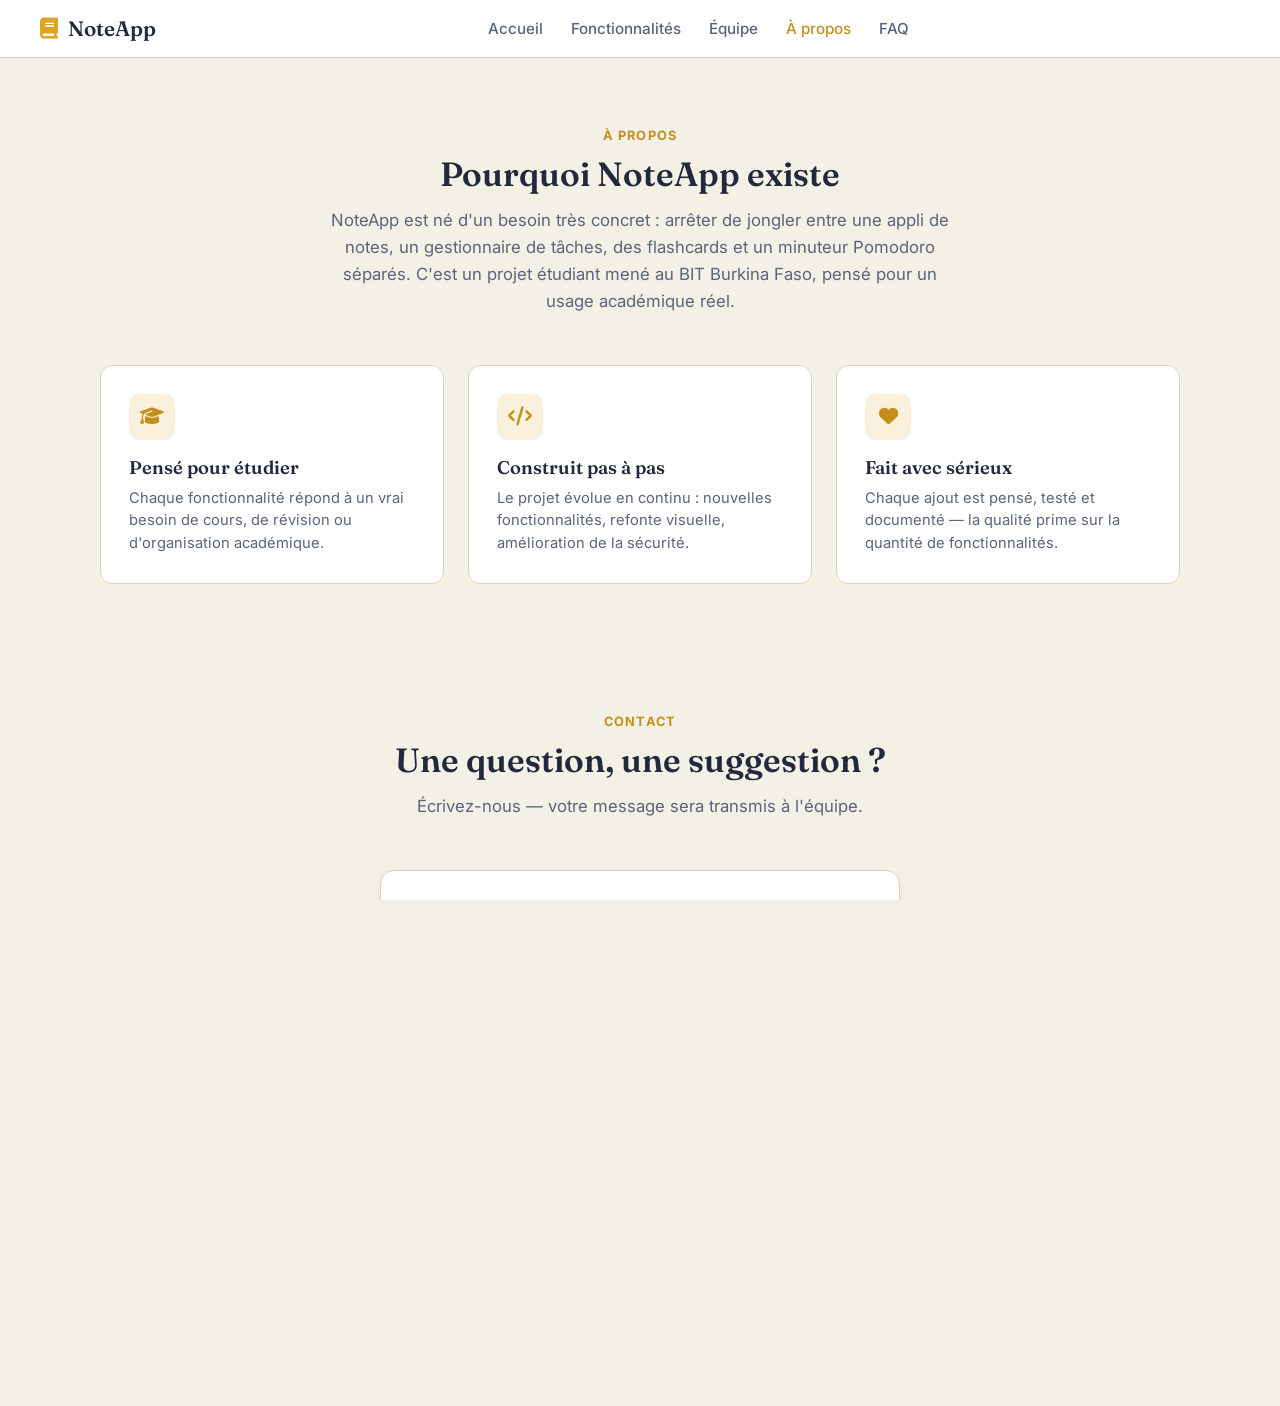
==== commit c8ec6ed6: "Site responsive mobile" ====
--- a/a-propos.html
+++ b/a-propos.html
@@ -24,6 +24,9 @@
             <a href="faq.html">FAQ</a>
         </div>
         <div class="site-nav-actions" id="nav-actions"></div>
+        <button class="nav-toggle" id="nav-toggle" aria-label="Ouvrir le menu" aria-expanded="false">
+            <i class="fa-solid fa-bars"></i>
+        </button>
     </nav>
 
     <section class="site-section">
--- a/css/style.css
+++ b/css/style.css
@@ -315,6 +315,7 @@
     border-radius: 20px;
     border: 1px solid var(--border-color);
     width: 300px;
+    max-width: 100%;
 }
 
 .search-bar input {
@@ -731,7 +732,15 @@
     color: var(--text-primary);
     font-size: 1.1rem;
     cursor: pointer;
-}
+    min-width: 32px;
+    min-height: 32px;
+    display: inline-flex;
+    align-items: center;
+    justify-content: center;
+    border-radius: 6px;
+}
+
+.icon-btn:hover { background-color: var(--bg-tertiary, rgba(0,0,0,0.05)); }
 
 .empty-state {
     color: var(--text-secondary);
@@ -1388,6 +1397,12 @@
     .editor-body.split-mode { flex-direction: column; }
     .editor-body.split-mode #markdown-input,
     .editor-body.split-mode .right-panel-container { width: 100%; height: 50%; }
+
+    .topbar { padding: 0 10px; gap: 8px; }
+    .search-bar { width: auto; flex: 1; min-width: 0; padding: 7px 12px; }
+    .search-bar input { min-width: 0; }
+    .topbar-actions { gap: 2px; }
+    .history-panel { width: min(320px, calc(100vw - 32px)); right: 8px; }
 }
 
 /* ===== SCROLLBARS DISCRÈTES ===== */
--- a/css/site.css
+++ b/css/site.css
@@ -58,6 +58,17 @@
     display: flex;
     align-items: center;
     gap: 12px;
+}
+
+.nav-toggle {
+    display: none;
+    background: transparent;
+    border: none;
+    color: var(--text-primary);
+    font-size: 1.4rem;
+    cursor: pointer;
+    padding: 4px 6px;
+    line-height: 1;
 }
 
 .btn-outline {
@@ -1113,10 +1124,66 @@
     .hero { flex-direction: column; padding: 60px 24px; text-align: center; }
     .hero p.lead { margin-left: auto; margin-right: auto; }
     .hero-actions { justify-content: center; }
-    .site-nav { padding: 14px 20px; }
-    .site-nav-links { display: none; }
+    .hero-card-stack { width: min(320px, 85vw); height: min(320px, 85vw); margin: 0 auto; }
+    .hero-mock-card { width: min(260px, 75vw); }
     .site-section { padding: 50px 24px; }
     .feature-detail, .feature-detail.reverse { flex-direction: column; }
+}
+
+@media (max-width: 768px) {
+    .site-nav { padding: 14px 16px; position: relative; }
+    .nav-toggle { display: block; order: 3; }
+
+    .site-nav-links {
+        display: none;
+        position: absolute;
+        top: 100%;
+        left: 0;
+        right: 0;
+        flex-direction: column;
+        align-items: flex-start;
+        gap: 4px;
+        background-color: var(--bg-secondary);
+        border-bottom: 1px solid var(--border-color);
+        padding: 12px 20px 20px;
+        box-shadow: var(--shadow);
+    }
+
+    .site-nav-links.mobile-open { display: flex; }
+
+    .site-nav-links a {
+        width: 100%;
+        padding: 10px 0;
+    }
+
+    .site-nav-actions { gap: 8px; }
+    .site-nav-actions .btn-outline,
+    .site-nav-actions .btn-solid {
+        padding: 7px 12px;
+        font-size: 0.85rem;
+    }
+
     .admin-layout { flex-direction: column; }
-    .admin-sidebar { width: 100%; flex-direction: row; overflow-x: auto; }
-}
+    .admin-sidebar {
+        width: 100%;
+        flex-direction: row;
+        flex-wrap: wrap;
+        border-right: none;
+        border-bottom: 1px solid var(--border-color);
+        overflow-x: auto;
+        gap: 8px;
+        padding: 14px 16px;
+    }
+    .admin-sidebar-title { display: none; }
+    .admin-main { padding: 20px 16px; }
+
+    /* Tableaux admin : défilement horizontal plutôt que débordement coupé */
+    .admin-table-wrapper { overflow-x: auto; -webkit-overflow-scrolling: touch; }
+    .admin-table { min-width: 560px; }
+}
+
+@media (max-width: 480px) {
+    .site-nav-brand { font-size: 1.1rem; }
+    .hero h1 { font-size: 1.7rem; }
+    .admin-stats-row { grid-template-columns: repeat(auto-fit, minmax(130px, 1fr)); }
+}
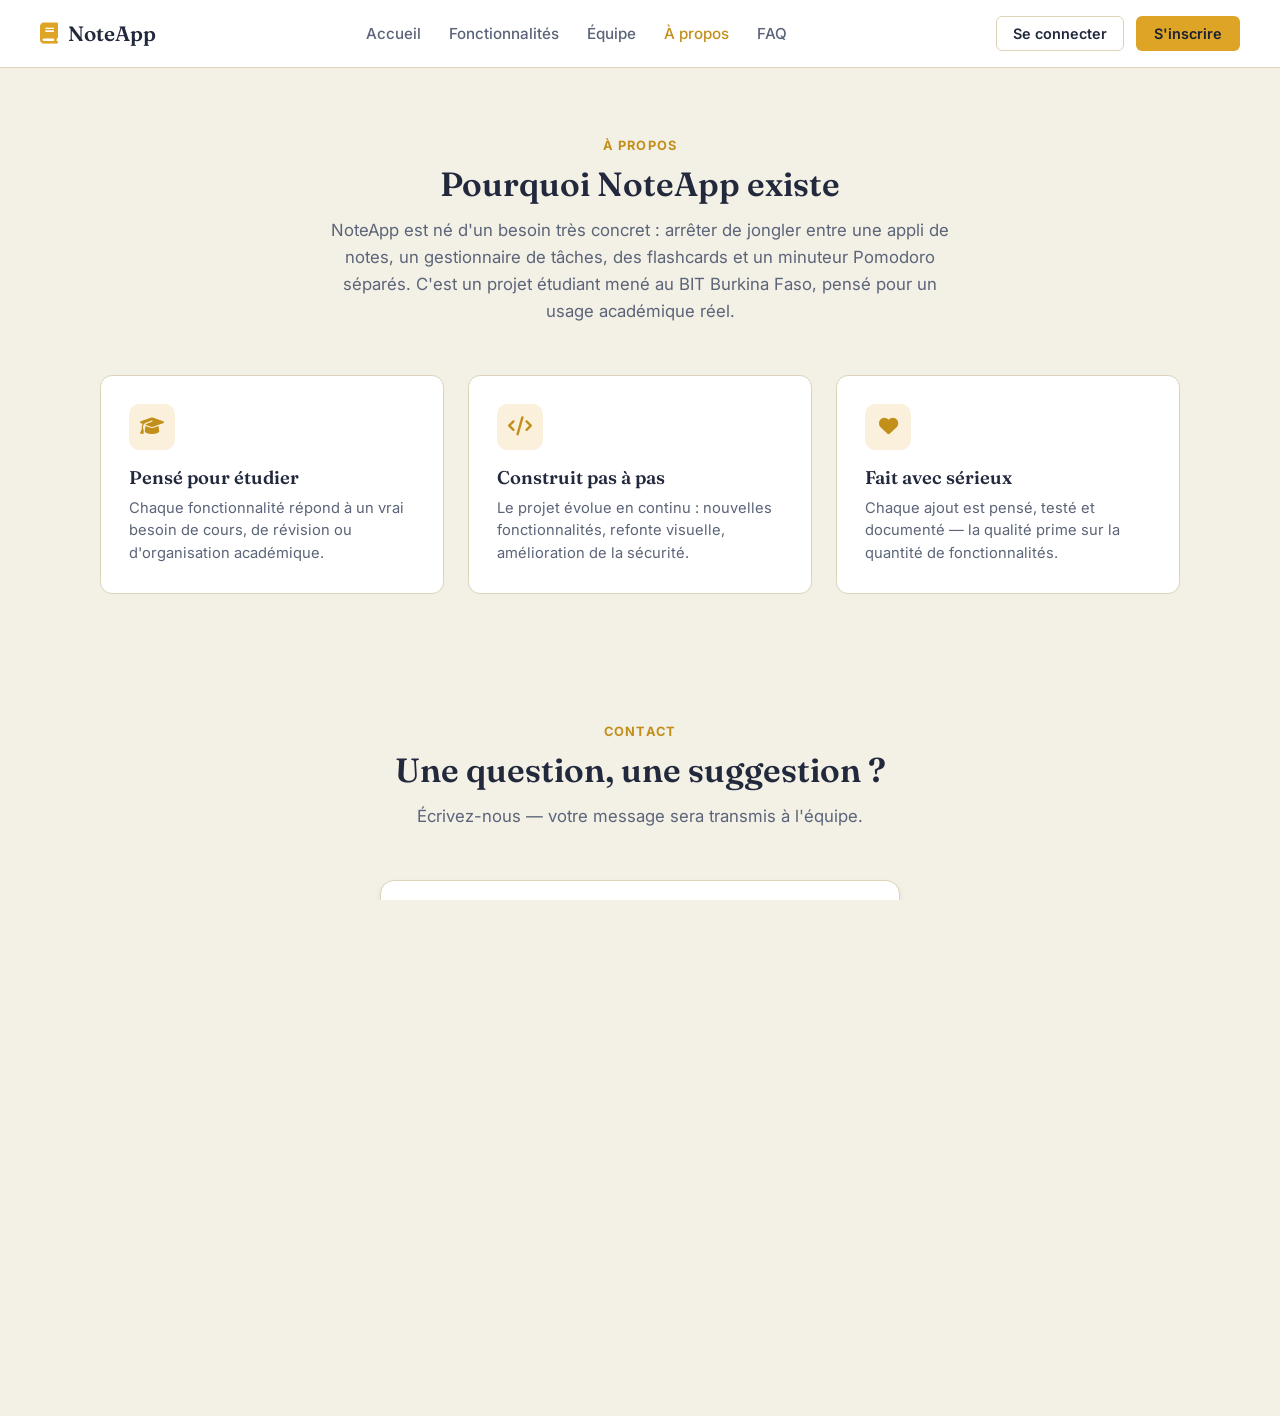
==== commit 977978ed: "Nettoyage complet + audit" ====
--- a/a-propos.html
+++ b/a-propos.html
@@ -5,8 +5,8 @@
     <meta name="viewport" content="width=device-width, initial-scale=1.0">
     <meta name="description" content="Découvrez l'équipe et la mission derrière NoteApp, et contactez-nous directement.">
     <title>À propos & Contact — NoteApp</title>
-    <link rel="stylesheet" href="css/style.css">
-    <link rel="stylesheet" href="css/site.css">
+    <link rel="stylesheet" href="css/style.css?v=1785002001">
+    <link rel="stylesheet" href="css/site.css?v=1785002001">
     <link rel="stylesheet" href="https://cdnjs.cloudflare.com/ajax/libs/font-awesome/6.4.0/css/all.min.css">
     <link rel="preconnect" href="https://fonts.googleapis.com">
     <link rel="preconnect" href="https://fonts.gstatic.com" crossorigin>
@@ -99,8 +99,8 @@
         </div>
     </footer>
 
-    <script src="js/auth.js"></script>
-    <script src="js/nav.js"></script>
+    <script src="js/auth.js?v=1785002001"></script>
+    <script src="js/nav.js?v=1785002001"></script>
     <script>
         document.getElementById('footer-year').textContent = new Date().getFullYear();
 
--- a/css/style.css
+++ b/css/style.css
@@ -602,7 +602,7 @@
     background-color: #000;
     display: flex;
     flex-direction: column;
-    overflow: hidden;
+    overflow-y: auto;
 }
 
 .media-box.hidden {
@@ -1387,7 +1387,8 @@
     .mobile-only { display: block; }
     .sidebar {
         position: absolute;
-        left: -250px;
+        width: 210px;
+        left: -210px;
         top: 0;
         bottom: 0;
         z-index: 100;
@@ -1403,6 +1404,38 @@
     .search-bar input { min-width: 0; }
     .topbar-actions { gap: 2px; }
     .history-panel { width: min(320px, calc(100vw - 32px)); right: 8px; }
+
+    /* La vue éditeur affichait la liste des notes ET l'éditeur côte à côte,
+       ce qui écrasait l'éditeur sur petit écran. On les empile désormais. */
+    #view-editor { flex-direction: column; overflow-y: auto; }
+    .notes-sidebar {
+        width: 100%;
+        max-height: 38vh;
+        border-right: none;
+        border-bottom: 1px solid var(--border-color);
+        overflow-y: auto;
+        flex-shrink: 0;
+    }
+    .editor-container { padding: 14px; overflow: visible; height: auto; }
+
+    /* Empêcher que la vidéo/l'aperçu soit coupé sans pouvoir défiler :
+       le corps de l'éditeur devient scrollable et chaque panneau reçoit
+       une hauteur généreuse plutôt qu'un 50/50 rigide. */
+    .editor-body {
+        height: auto;
+        max-height: none;
+        overflow-y: visible;
+        flex-direction: column;
+    }
+    .editor-body.split-mode #markdown-input,
+    .editor-body.split-mode .right-panel-container {
+        width: 100%;
+        height: auto;
+        min-height: 260px;
+    }
+    .right-panel-container { height: auto; min-height: 260px; }
+    .media-box { height: auto; max-height: 70vh; }
+    .media-box video { max-height: 55vh !important; }
 }
 
 /* ===== SCROLLBARS DISCRÈTES ===== */
